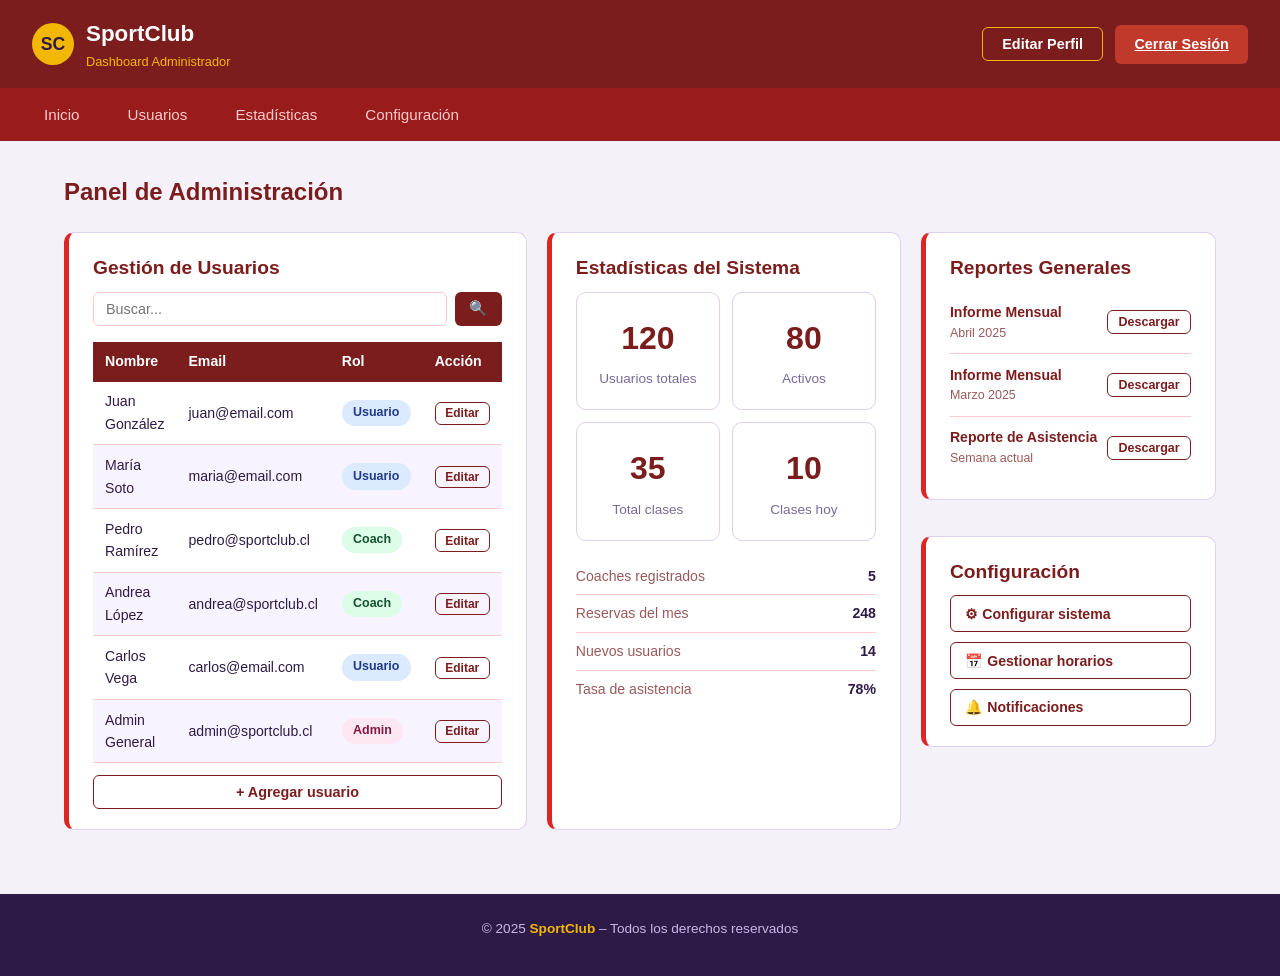
==== dashboard-admin.html @ 45246577 "cambios nuevos" ====
<!DOCTYPE html>
<html lang="es">
<head>
  <meta charset="UTF-8">
  <meta name="viewport" content="width=device-width, initial-scale=1.0">
  <title>Dashboard Administrador – SportClub</title>
  <link rel="stylesheet" href="styles.css">
  <style>
    .tabla-usuarios { width:100%; border-collapse:collapse; font-size:0.88rem; }
    .tabla-usuarios th { background:#7c1d1d; color:#fff; padding:0.55rem 0.75rem; text-align:left; }
    .tabla-usuarios td { padding:0.55rem 0.75rem; border-bottom:1px solid #fecaca; vertical-align:middle; }
    .tabla-usuarios tr:hover td { background:#fff5f5; }
    .buscador { display:flex; gap:0.5rem; margin-bottom:1rem; }
    .buscador input { flex:1; padding:0.5rem 0.75rem; border:1.5px solid #fecaca; border-radius:6px; font-size:0.9rem; color:#7c1d1d; }
    .buscador input:focus { outline:none; border-color:#7c1d1d; }
    .buscador button { padding:0.5rem 0.9rem; background:#7c1d1d; color:#fff; border:none; border-radius:6px; cursor:pointer; font-size:0.9rem; }
    .reporte-item { display:flex; justify-content:space-between; align-items:center; padding:0.6rem 0; border-bottom:1px solid #fecaca; }
    .reporte-item:last-child { border-bottom:none; }
  </style>
</head>
<body class="perfil-admin">

  <header>
    <div class="logo">
      <img src="logo.png" alt="SportClub" style="width:42px;height:42px;object-fit:contain;border-radius:50%;" onerror="this.style.display='none';this.nextElementSibling.style.display='flex';">
      <div class="logo-icon" style="display:none;">SC</div>
      <div>
        <h2>SportClub</h2>
        <span class="subtitulo">Dashboard Administrador</span>
      </div>
    </div>
    <div class="header-acciones">
      <button class="btn btn-secondary">Editar Perfil</button>
      <a href="login.html" class="btn btn-peligro">Cerrar Sesión</a>
    </div>
  </header>

  <nav>
    <a href="#">Inicio</a>
    <a href="#">Usuarios</a>
    <a href="#">Estadísticas</a>
    <a href="#">Configuración</a>
  </nav>

  <main class="container-wide">
    <h2 style="margin:1.5rem 0 1.25rem; color:#7c1d1d;">Panel de Administración</h2>

    <!-- 3 columnas principales -->
    <div style="display:grid; grid-template-columns:1.4fr 1.2fr 1fr; gap:1.25rem;">

      <!-- Gestión de Usuarios -->
      <div class="card">
        <h3>Gestión de Usuarios</h3>
        <div class="buscador">
          <input type="text" id="buscador" placeholder="Buscar..." oninput="filtrarUsuarios()">
          <button onclick="filtrarUsuarios()">&#128269;</button>
        </div>
        <table class="tabla-usuarios" id="tabla-usuarios">
          <thead>
            <tr>
              <th>Nombre</th>
              <th>Email</th>
              <th>Rol</th>
              <th>Acción</th>
            </tr>
          </thead>
          <tbody id="tbody-usuarios">
            <tr>
              <td>Juan González</td>
              <td>juan@email.com</td>
              <td><span class="badge badge-usuario">Usuario</span></td>
              <td><button class="btn btn-outline" style="font-size:0.75rem;padding:0.2rem 0.6rem;color:#7c1d1d;border-color:#7c1d1d;">Editar</button></td>
            </tr>
            <tr>
              <td>María Soto</td>
              <td>maria@email.com</td>
              <td><span class="badge badge-usuario">Usuario</span></td>
              <td><button class="btn btn-outline" style="font-size:0.75rem;padding:0.2rem 0.6rem;color:#7c1d1d;border-color:#7c1d1d;">Editar</button></td>
            </tr>
            <tr>
              <td>Pedro Ramírez</td>
              <td>pedro@sportclub.cl</td>
              <td><span class="badge badge-coach">Coach</span></td>
              <td><button class="btn btn-outline" style="font-size:0.75rem;padding:0.2rem 0.6rem;color:#7c1d1d;border-color:#7c1d1d;">Editar</button></td>
            </tr>
            <tr>
              <td>Andrea López</td>
              <td>andrea@sportclub.cl</td>
              <td><span class="badge badge-coach">Coach</span></td>
              <td><button class="btn btn-outline" style="font-size:0.75rem;padding:0.2rem 0.6rem;color:#7c1d1d;border-color:#7c1d1d;">Editar</button></td>
            </tr>
            <tr>
              <td>Carlos Vega</td>
              <td>carlos@email.com</td>
              <td><span class="badge badge-usuario">Usuario</span></td>
              <td><button class="btn btn-outline" style="font-size:0.75rem;padding:0.2rem 0.6rem;color:#7c1d1d;border-color:#7c1d1d;">Editar</button></td>
            </tr>
            <tr>
              <td>Admin General</td>
              <td>admin@sportclub.cl</td>
              <td><span class="badge badge-admin">Admin</span></td>
              <td><button class="btn btn-outline" style="font-size:0.75rem;padding:0.2rem 0.6rem;color:#7c1d1d;border-color:#7c1d1d;">Editar</button></td>
            </tr>
          </tbody>
        </table>
        <button class="btn btn-outline" style="margin-top:0.75rem;width:100%;color:#7c1d1d;border-color:#7c1d1d;">+ Agregar usuario</button>
      </div>

      <!-- Estadísticas del Sistema -->
      <div class="card">
        <h3>Estadísticas del Sistema</h3>
        <div class="card-grid" style="grid-template-columns:1fr 1fr; gap:0.75rem; margin-bottom:1rem;">
          <div class="card-stat">
            <div class="numero" style="color:#7c1d1d;">120</div>
            <div class="etiqueta">Usuarios totales</div>
          </div>
          <div class="card-stat">
            <div class="numero" style="color:#7c1d1d;">80</div>
            <div class="etiqueta">Activos</div>
          </div>
          <div class="card-stat">
            <div class="numero" style="color:#7c1d1d;">35</div>
            <div class="etiqueta">Total clases</div>
          </div>
          <div class="card-stat">
            <div class="numero" style="color:#7c1d1d;">10</div>
            <div class="etiqueta">Clases hoy</div>
          </div>
        </div>
        <ul style="list-style:none;padding:0;">
          <li style="padding:0.45rem 0;border-bottom:1px solid #fecaca;display:flex;justify-content:space-between;font-size:0.88rem;">
            <span style="color:#9a5a5a;">Coaches registrados</span><strong>5</strong>
          </li>
          <li style="padding:0.45rem 0;border-bottom:1px solid #fecaca;display:flex;justify-content:space-between;font-size:0.88rem;">
            <span style="color:#9a5a5a;">Reservas del mes</span><strong>248</strong>
          </li>
          <li style="padding:0.45rem 0;border-bottom:1px solid #fecaca;display:flex;justify-content:space-between;font-size:0.88rem;">
            <span style="color:#9a5a5a;">Nuevos usuarios</span><strong>14</strong>
          </li>
          <li style="padding:0.45rem 0;display:flex;justify-content:space-between;font-size:0.88rem;">
            <span style="color:#9a5a5a;">Tasa de asistencia</span><strong>78%</strong>
          </li>
        </ul>
      </div>

      <!-- Reportes Generales -->
      <div style="display:flex;flex-direction:column;gap:1.25rem;">
        <div class="card">
          <h3>Reportes Generales</h3>
          <div class="reporte-item">
            <div>
              <p style="margin:0;font-size:0.88rem;font-weight:600;color:#7c1d1d;">Informe Mensual</p>
              <p style="margin:0;font-size:0.78rem;color:#9a5a5a;">Abril 2025</p>
            </div>
            <button class="btn btn-outline" style="font-size:0.78rem;padding:0.25rem 0.65rem;color:#7c1d1d;border-color:#7c1d1d;">Descargar</button>
          </div>
          <div class="reporte-item">
            <div>
              <p style="margin:0;font-size:0.88rem;font-weight:600;color:#7c1d1d;">Informe Mensual</p>
              <p style="margin:0;font-size:0.78rem;color:#9a5a5a;">Marzo 2025</p>
            </div>
            <button class="btn btn-outline" style="font-size:0.78rem;padding:0.25rem 0.65rem;color:#7c1d1d;border-color:#7c1d1d;">Descargar</button>
          </div>
          <div class="reporte-item">
            <div>
              <p style="margin:0;font-size:0.88rem;font-weight:600;color:#7c1d1d;">Reporte de Asistencia</p>
              <p style="margin:0;font-size:0.78rem;color:#9a5a5a;">Semana actual</p>
            </div>
            <button class="btn btn-outline" style="font-size:0.78rem;padding:0.25rem 0.65rem;color:#7c1d1d;border-color:#7c1d1d;">Descargar</button>
          </div>
        </div>

        <div class="card">
          <h3>Configuración</h3>
          <div style="display:flex;flex-direction:column;gap:0.6rem;">
            <button class="btn btn-outline" style="color:#7c1d1d;border-color:#7c1d1d;text-align:left;padding:0.6rem 0.9rem;font-size:0.88rem;">&#9881; Configurar sistema</button>
            <button class="btn btn-outline" style="color:#7c1d1d;border-color:#7c1d1d;text-align:left;padding:0.6rem 0.9rem;font-size:0.88rem;">&#128197; Gestionar horarios</button>
            <button class="btn btn-outline" style="color:#7c1d1d;border-color:#7c1d1d;text-align:left;padding:0.6rem 0.9rem;font-size:0.88rem;">&#128276; Notificaciones</button>
          </div>
        </div>
      </div>

    </div>
  </main>

  <footer>
    <p>&copy; 2025 <span>SportClub</span> – Todos los derechos reservados</p>
  </footer>

  <script>
    function filtrarUsuarios() {
      const texto = document.getElementById('buscador').value.toLowerCase();
      const filas = document.querySelectorAll('#tbody-usuarios tr');
      filas.forEach(fila => {
        fila.style.display = fila.textContent.toLowerCase().includes(texto) ? '' : 'none';
      });
    }
  </script>

</body>
</html>
---- styles.css ----
/* =============================================
   SPORTCLUB — styles.css
   Colores corporativos:
   Morado oscuro (principal) → #2E1A47
   Amarillo / dorado (acento) → #F2B705
   Blanco (base) → #FFFFFF
   ============================================= */

/* === RESET & BASE === */
* {
  margin: 0;
  padding: 0;
  box-sizing: border-box;
}

body {
  font-family: 'Segoe UI', Arial, sans-serif;
  font-size: 16px;
  color: #2E1A47;
  background-color: #f4f1f8;
  line-height: 1.6;
}

/* === TIPOGRAFÍA === */
h1 { font-size: 2rem; font-weight: 700; }
h2 { font-size: 1.5rem; font-weight: 600; }
h3 { font-size: 1.2rem; font-weight: 600; margin-bottom: 0.75rem; }
p  { margin-bottom: 0.75rem; }

/* === HEADER GENERAL === */
header {
  background-color: #2E1A47;
  color: #FFFFFF;
  padding: 1rem 2rem;
  display: flex;
  justify-content: space-between;
  align-items: center;
}

header .logo {
  display: flex;
  align-items: center;
  gap: 0.75rem;
}

header .logo-icon {
  width: 42px;
  height: 42px;
  background-color: #F2B705;
  border-radius: 50%;
  display: flex;
  align-items: center;
  justify-content: center;
  font-weight: 700;
  font-size: 1.1rem;
  color: #2E1A47;
}

header h1, header h2 {
  color: #FFFFFF;
  font-size: 1.4rem;
}

header span.subtitulo {
  font-size: 0.8rem;
  color: #F2B705;
  display: block;
  font-weight: 400;
}

header .header-acciones {
  display: flex;
  gap: 0.75rem;
  align-items: center;
}

/* === NAV GENERAL === */
nav {
  background-color: #3d2460;
  padding: 0.6rem 2rem;
  display: flex;
  gap: 1.5rem;
}

nav a {
  color: #e8d8ff;
  text-decoration: none;
  font-size: 0.95rem;
  padding: 0.3rem 0.75rem;
  border-radius: 4px;
  transition: background 0.2s, color 0.2s;
}

nav a:hover {
  background-color: #F2B705;
  color: #2E1A47;
  font-weight: 600;
}

/* === BOTONES === */
.btn {
  padding: 0.5rem 1.2rem;
  border: none;
  border-radius: 6px;
  font-size: 0.9rem;
  cursor: pointer;
  font-weight: 600;
  transition: opacity 0.2s, transform 0.1s;
}

.btn:hover { opacity: 0.88; }
.btn:active { transform: scale(0.97); }

.btn-primary {
  background-color: #F2B705;
  color: #2E1A47;
}

.btn-secondary {
  background-color: transparent;
  color: #FFFFFF;
  border: 1.5px solid #F2B705;
}

.btn-peligro {
  background-color: #c0392b;
  color: #FFFFFF;
}

.btn-outline {
  background-color: transparent;
  color: #2E1A47;
  border: 1.5px solid #2E1A47;
}

/* === LAYOUT CONTENEDOR === */
.container {
  max-width: 960px;
  margin: 2rem auto;
  padding: 0 1.5rem;
}

.container-wide {
  max-width: 1200px;
  margin: 2rem auto;
  padding: 0 1.5rem;
}

/* === CARDS === */
.card {
  background: #FFFFFF;
  border-radius: 10px;
  border: 1px solid #ddd0f0;
  padding: 1.25rem 1.5rem;
  margin-bottom: 1rem;
}

.card h3 {
  color: #2E1A47;
  margin-bottom: 0.5rem;
}

.card-grid {
  display: grid;
  grid-template-columns: repeat(auto-fit, minmax(200px, 1fr));
  gap: 1rem;
  margin-bottom: 1.5rem;
}

.card-stat {
  background: #FFFFFF;
  border-radius: 10px;
  border: 1px solid #ddd0f0;
  padding: 1.25rem;
  text-align: center;
}

.card-stat .numero {
  font-size: 2rem;
  font-weight: 700;
  color: #2E1A47;
}

.card-stat .etiqueta {
  font-size: 0.85rem;
  color: #7a6a9b;
  margin-top: 0.25rem;
}

/* === FORMULARIOS === */
.form-group {
  margin-bottom: 1.25rem;
}

.form-group label {
  display: block;
  font-size: 0.9rem;
  font-weight: 600;
  color: #2E1A47;
  margin-bottom: 0.4rem;
}

.form-group input,
.form-group textarea,
.form-group select {
  width: 100%;
  padding: 0.65rem 0.9rem;
  border: 1.5px solid #c9b8e8;
  border-radius: 6px;
  font-size: 0.95rem;
  color: #2E1A47;
  background: #FFFFFF;
  transition: border-color 0.2s;
}

.form-group input:focus,
.form-group textarea:focus {
  outline: none;
  border-color: #2E1A47;
}

.form-group textarea {
  resize: vertical;
  min-height: 90px;
}

/* === TABLAS === */
table {
  width: 100%;
  border-collapse: collapse;
  font-size: 0.95rem;
}

thead th {
  background-color: #2E1A47;
  color: #FFFFFF;
  padding: 0.75rem 1rem;
  text-align: left;
  font-weight: 600;
}

tbody tr:nth-child(even) {
  background-color: #f8f4ff;
}

tbody td {
  padding: 0.7rem 1rem;
  border-bottom: 1px solid #ece5f8;
  color: #2E1A47;
}

/* === BADGE / ETIQUETA === */
.badge {
  display: inline-block;
  padding: 0.2rem 0.7rem;
  border-radius: 20px;
  font-size: 0.78rem;
  font-weight: 600;
}

.badge-usuario  { background: #dbeafe; color: #1e3a8a; }
.badge-coach    { background: #dcfce7; color: #14532d; }
.badge-admin    { background: #fce7f3; color: #831843; }

/* === MENSAJES === */
.mensaje-exito {
  background: #dcfce7;
  color: #14532d;
  border: 1px solid #86efac;
  border-radius: 8px;
  padding: 1rem 1.25rem;
  margin-bottom: 1rem;
  font-weight: 500;
  display: none;
}

.mensaje-exito.visible {
  display: block;
}

/* === SECCIÓN HERO (landing) === */
.hero {
  background: linear-gradient(135deg, #2E1A47 60%, #4a2e7a 100%);
  color: #FFFFFF;
  padding: 4rem 2rem;
  text-align: center;
}

.hero h1 {
  font-size: 2.5rem;
  color: #F2B705;
  margin-bottom: 1rem;
}

.hero p {
  font-size: 1.15rem;
  max-width: 640px;
  margin: 0 auto 1.5rem;
  color: #e8d8ff;
}

.hero .btn-primary {
  font-size: 1rem;
  padding: 0.75rem 2rem;
}

/* === SECCIONES LANDING === */
.seccion {
  padding: 3rem 2rem;
  max-width: 900px;
  margin: 0 auto;
}

.seccion h2 {
  color: #2E1A47;
  margin-bottom: 1.5rem;
  border-bottom: 3px solid #F2B705;
  padding-bottom: 0.5rem;
  display: inline-block;
}

.beneficios-grid {
  display: grid;
  grid-template-columns: repeat(auto-fit, minmax(220px, 1fr));
  gap: 1.25rem;
  margin-top: 1.5rem;
}

.beneficio-item {
  background: #FFFFFF;
  border-radius: 10px;
  padding: 1.5rem;
  border-left: 5px solid #F2B705;
  border: 1px solid #ddd0f0;
  border-left: 5px solid #F2B705;
}

.beneficio-item h3 {
  color: #2E1A47;
  font-size: 1rem;
  margin-bottom: 0.4rem;
}

.beneficio-item p {
  font-size: 0.9rem;
  color: #6b5c8a;
  margin: 0;
}

/* === FOOTER === */
footer {
  background: #2E1A47;
  color: #c9b8e8;
  text-align: center;
  padding: 1.5rem;
  font-size: 0.85rem;
  margin-top: 3rem;
}

footer span {
  color: #F2B705;
  font-weight: 600;
}

/* === PÁGINA DE AUTENTICACIÓN (centrada) === */
.pagina-auth {
  min-height: 100vh;
  display: flex;
  align-items: center;
  justify-content: center;
  background: linear-gradient(135deg, #2E1A47, #4a2e7a);
  padding: 2rem;
}

.card-auth {
  background: #FFFFFF;
  border-radius: 14px;
  padding: 2.5rem 2rem;
  width: 100%;
  max-width: 420px;
  box-shadow: 0 8px 32px rgba(46,26,71,0.18);
}

.card-auth .logo-auth {
  text-align: center;
  margin-bottom: 1.75rem;
}

.card-auth .logo-auth .logo-icon {
  width: 56px;
  height: 56px;
  background-color: #F2B705;
  border-radius: 50%;
  display: inline-flex;
  align-items: center;
  justify-content: center;
  font-weight: 700;
  font-size: 1.3rem;
  color: #2E1A47;
  margin-bottom: 0.5rem;
}

.card-auth .logo-auth h2 {
  color: #2E1A47;
  font-size: 1.4rem;
}

.card-auth .logo-auth p {
  color: #7a6a9b;
  font-size: 0.85rem;
  margin: 0;
}

.card-auth .enlaces-auth {
  text-align: center;
  margin-top: 1.25rem;
  font-size: 0.9rem;
  color: #7a6a9b;
}

.card-auth .enlaces-auth a {
  color: #2E1A47;
  font-weight: 600;
  text-decoration: none;
}

.card-auth .enlaces-auth a:hover {
  color: #F2B705;
}

/* =============================================
   DIFERENCIACIÓN VISUAL POR PERFIL
   ============================================= */

/* USUARIO → Azul */
body.perfil-usuario header { background-color: #1a3a6e; }
body.perfil-usuario nav    { background-color: #1e4a8a; }
body.perfil-usuario nav a  { color: #bfdbfe; }
body.perfil-usuario nav a:hover { background-color: #F2B705; color: #1a3a6e; }
body.perfil-usuario .card  { border-left: 5px solid #2563eb; }
body.perfil-usuario h3     { color: #1a3a6e; }

/* COACH → Verde */
body.perfil-coach header { background-color: #14532d; }
body.perfil-coach nav    { background-color: #166534; }
body.perfil-coach nav a  { color: #bbf7d0; }
body.perfil-coach nav a:hover { background-color: #F2B705; color: #14532d; }
body.perfil-coach .card  { border-left: 5px solid #16a34a; }
body.perfil-coach h3     { color: #14532d; }
body.perfil-coach thead th { background-color: #14532d; }

/* ADMIN → Rojo / Morado */
body.perfil-admin header { background-color: #7c1d1d; }
body.perfil-admin nav    { background-color: #991b1b; }
body.perfil-admin nav a  { color: #fecaca; }
body.perfil-admin nav a:hover { background-color: #F2B705; color: #7c1d1d; }
body.perfil-admin .card  { border-left: 5px solid #dc2626; }
body.perfil-admin h3     { color: #7c1d1d; }
body.perfil-admin thead th { background-color: #7c1d1d; }
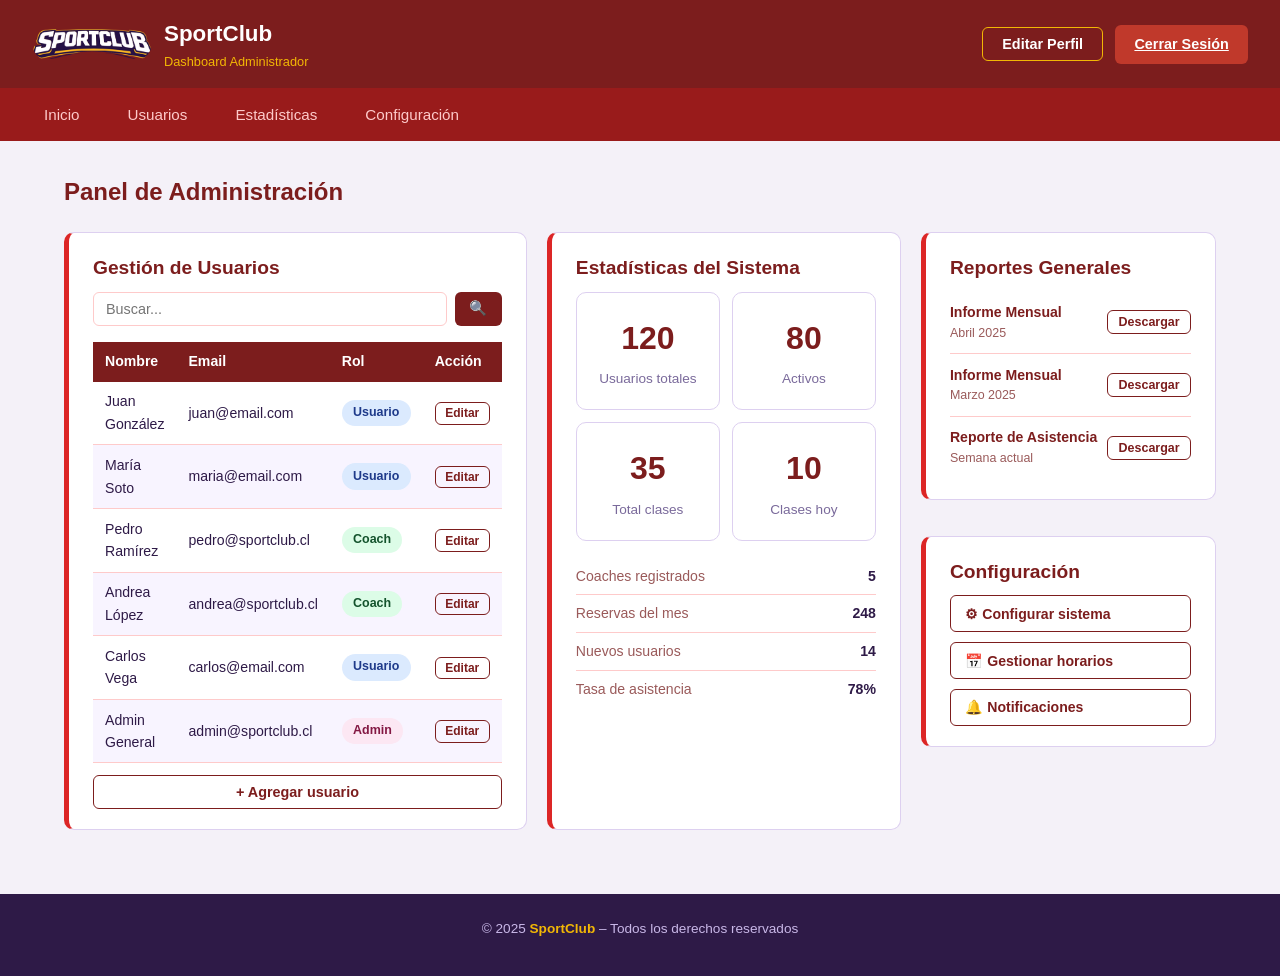
==== commit 26f53ebe: "Mejora dashboards (admin, coach, user) y ajustes" ====
--- a/dashboard-admin.html
+++ b/dashboard-admin.html
@@ -23,7 +23,7 @@
   <header>
     <div class="logo">
       <img src="logo.png" alt="SportClub" style="width:42px;height:42px;object-fit:contain;border-radius:50%;" onerror="this.style.display='none';this.nextElementSibling.style.display='flex';">
-      <div class="logo-icon" style="display:none;">SC</div>
+      <img src="blobid0.png" alt="SportClub" style="width:120px; height:56px; object-fit:contain; border-radius:50%;">
       <div>
         <h2>SportClub</h2>
         <span class="subtitulo">Dashboard Administrador</span>
@@ -45,10 +45,10 @@
   <main class="container-wide">
     <h2 style="margin:1.5rem 0 1.25rem; color:#7c1d1d;">Panel de Administración</h2>
 
-    <!-- 3 columnas principales -->
+   
     <div style="display:grid; grid-template-columns:1.4fr 1.2fr 1fr; gap:1.25rem;">
 
-      <!-- Gestión de Usuarios -->
+      
       <div class="card">
         <h3>Gestión de Usuarios</h3>
         <div class="buscador">
@@ -106,7 +106,7 @@
         <button class="btn btn-outline" style="margin-top:0.75rem;width:100%;color:#7c1d1d;border-color:#7c1d1d;">+ Agregar usuario</button>
       </div>
 
-      <!-- Estadísticas del Sistema -->
+      
       <div class="card">
         <h3>Estadísticas del Sistema</h3>
         <div class="card-grid" style="grid-template-columns:1fr 1fr; gap:0.75rem; margin-bottom:1rem;">
@@ -143,7 +143,7 @@
         </ul>
       </div>
 
-      <!-- Reportes Generales -->
+     
       <div style="display:flex;flex-direction:column;gap:1.25rem;">
         <div class="card">
           <h3>Reportes Generales</h3>
--- a/styles.css
+++ b/styles.css
@@ -1,12 +1,4 @@
-/* =============================================
-   SPORTCLUB — styles.css
-   Colores corporativos:
-   Morado oscuro (principal) → #2E1A47
-   Amarillo / dorado (acento) → #F2B705
-   Blanco (base) → #FFFFFF
-   ============================================= */
-
-/* === RESET & BASE === */
+
 * {
   margin: 0;
   padding: 0;
@@ -21,13 +13,13 @@
   line-height: 1.6;
 }
 
-/* === TIPOGRAFÍA === */
+
 h1 { font-size: 2rem; font-weight: 700; }
 h2 { font-size: 1.5rem; font-weight: 600; }
 h3 { font-size: 1.2rem; font-weight: 600; margin-bottom: 0.75rem; }
 p  { margin-bottom: 0.75rem; }
 
-/* === HEADER GENERAL === */
+
 header {
   background-color: #2E1A47;
   color: #FFFFFF;
@@ -74,7 +66,7 @@
   align-items: center;
 }
 
-/* === NAV GENERAL === */
+
 nav {
   background-color: #3d2460;
   padding: 0.6rem 2rem;
@@ -97,7 +89,7 @@
   font-weight: 600;
 }
 
-/* === BOTONES === */
+
 .btn {
   padding: 0.5rem 1.2rem;
   border: none;
@@ -133,7 +125,7 @@
   border: 1.5px solid #2E1A47;
 }
 
-/* === LAYOUT CONTENEDOR === */
+
 .container {
   max-width: 960px;
   margin: 2rem auto;
@@ -146,7 +138,7 @@
   padding: 0 1.5rem;
 }
 
-/* === CARDS === */
+
 .card {
   background: #FFFFFF;
   border-radius: 10px;
@@ -187,7 +179,7 @@
   margin-top: 0.25rem;
 }
 
-/* === FORMULARIOS === */
+
 .form-group {
   margin-bottom: 1.25rem;
 }
@@ -224,7 +216,7 @@
   min-height: 90px;
 }
 
-/* === TABLAS === */
+
 table {
   width: 100%;
   border-collapse: collapse;
@@ -249,7 +241,7 @@
   color: #2E1A47;
 }
 
-/* === BADGE / ETIQUETA === */
+
 .badge {
   display: inline-block;
   padding: 0.2rem 0.7rem;
@@ -262,7 +254,7 @@
 .badge-coach    { background: #dcfce7; color: #14532d; }
 .badge-admin    { background: #fce7f3; color: #831843; }
 
-/* === MENSAJES === */
+
 .mensaje-exito {
   background: #dcfce7;
   color: #14532d;
@@ -278,7 +270,7 @@
   display: block;
 }
 
-/* === SECCIÓN HERO (landing) === */
+
 .hero {
   background: linear-gradient(135deg, #2E1A47 60%, #4a2e7a 100%);
   color: #FFFFFF;
@@ -304,7 +296,7 @@
   padding: 0.75rem 2rem;
 }
 
-/* === SECCIONES LANDING === */
+
 .seccion {
   padding: 3rem 2rem;
   max-width: 900px;
@@ -347,7 +339,7 @@
   margin: 0;
 }
 
-/* === FOOTER === */
+
 footer {
   background: #2E1A47;
   color: #c9b8e8;
@@ -362,7 +354,7 @@
   font-weight: 600;
 }
 
-/* === PÁGINA DE AUTENTICACIÓN (centrada) === */
+
 .pagina-auth {
   min-height: 100vh;
   display: flex;
@@ -428,11 +420,8 @@
   color: #F2B705;
 }
 
-/* =============================================
-   DIFERENCIACIÓN VISUAL POR PERFIL
-   ============================================= */
-
-/* USUARIO → Azul */
+
+
 body.perfil-usuario header { background-color: #1a3a6e; }
 body.perfil-usuario nav    { background-color: #1e4a8a; }
 body.perfil-usuario nav a  { color: #bfdbfe; }
@@ -440,7 +429,7 @@
 body.perfil-usuario .card  { border-left: 5px solid #2563eb; }
 body.perfil-usuario h3     { color: #1a3a6e; }
 
-/* COACH → Verde */
+
 body.perfil-coach header { background-color: #14532d; }
 body.perfil-coach nav    { background-color: #166534; }
 body.perfil-coach nav a  { color: #bbf7d0; }
@@ -449,7 +438,7 @@
 body.perfil-coach h3     { color: #14532d; }
 body.perfil-coach thead th { background-color: #14532d; }
 
-/* ADMIN → Rojo / Morado */
+
 body.perfil-admin header { background-color: #7c1d1d; }
 body.perfil-admin nav    { background-color: #991b1b; }
 body.perfil-admin nav a  { color: #fecaca; }
